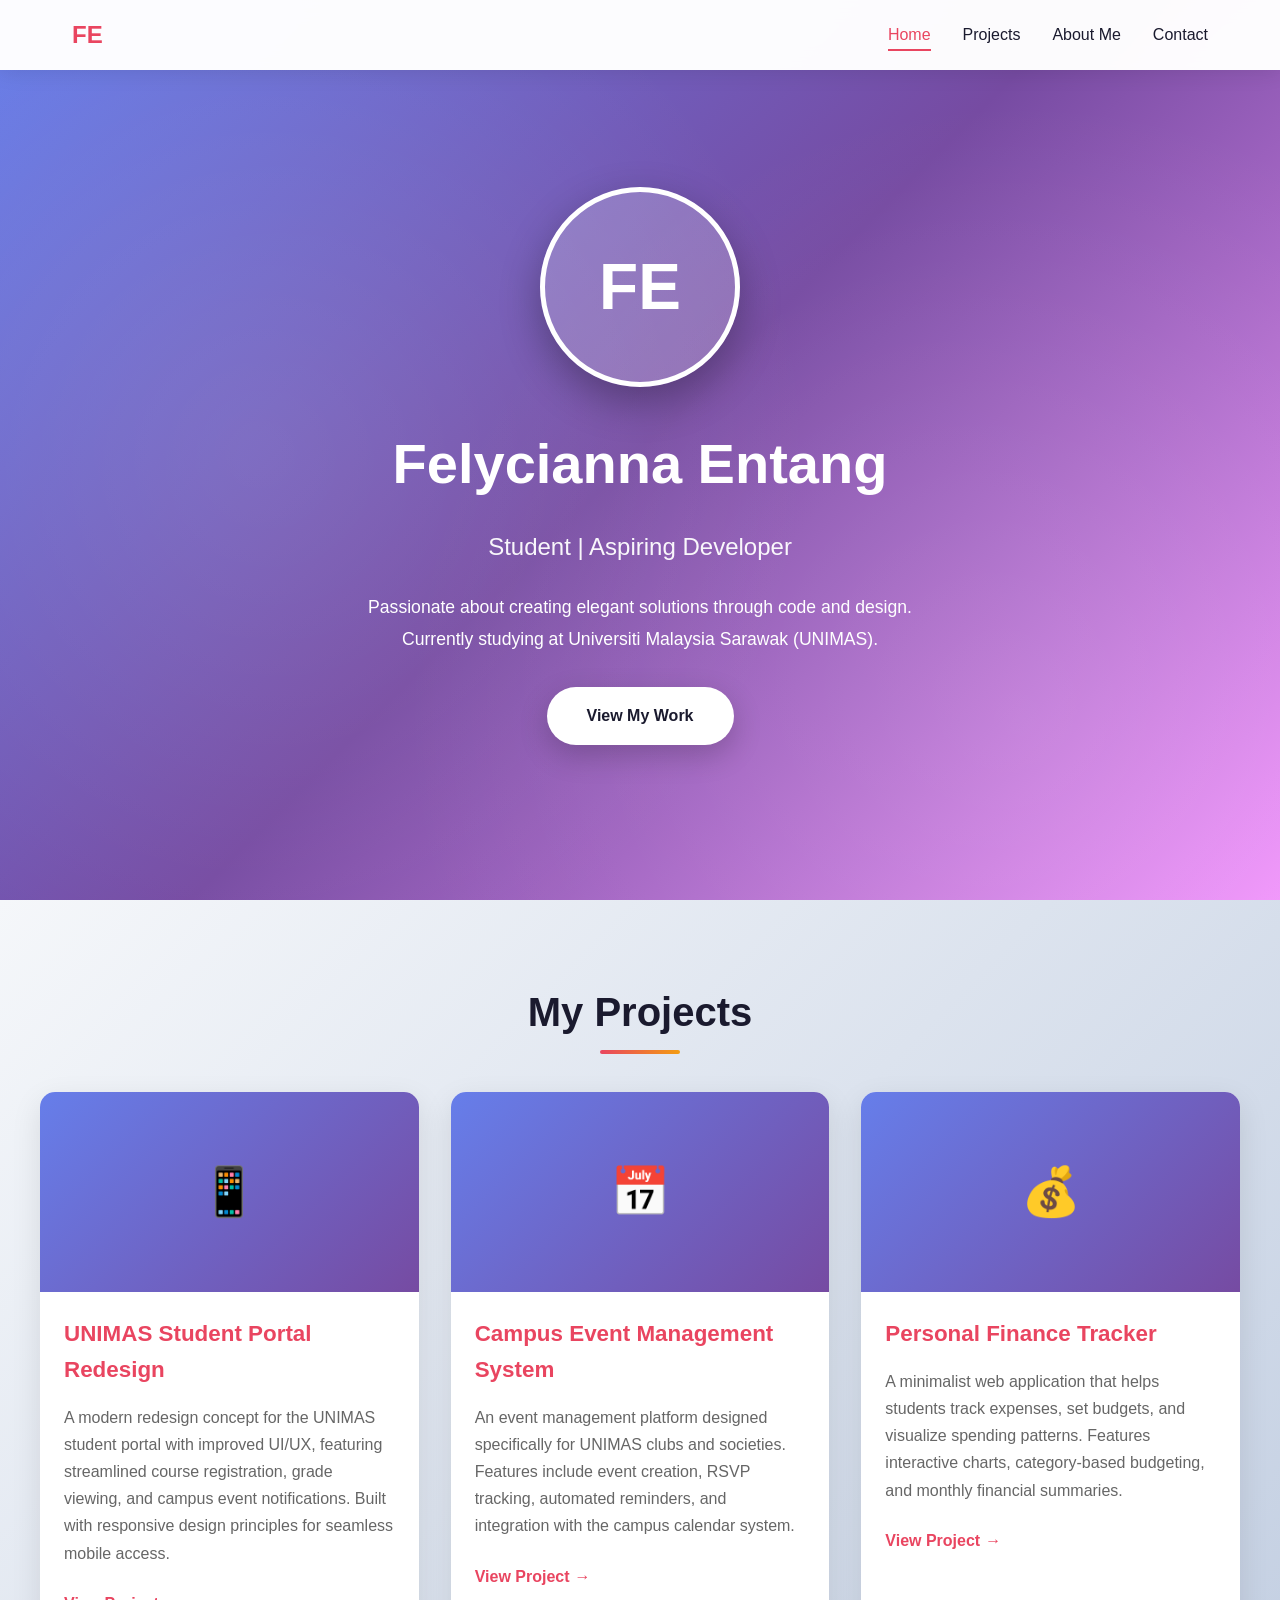
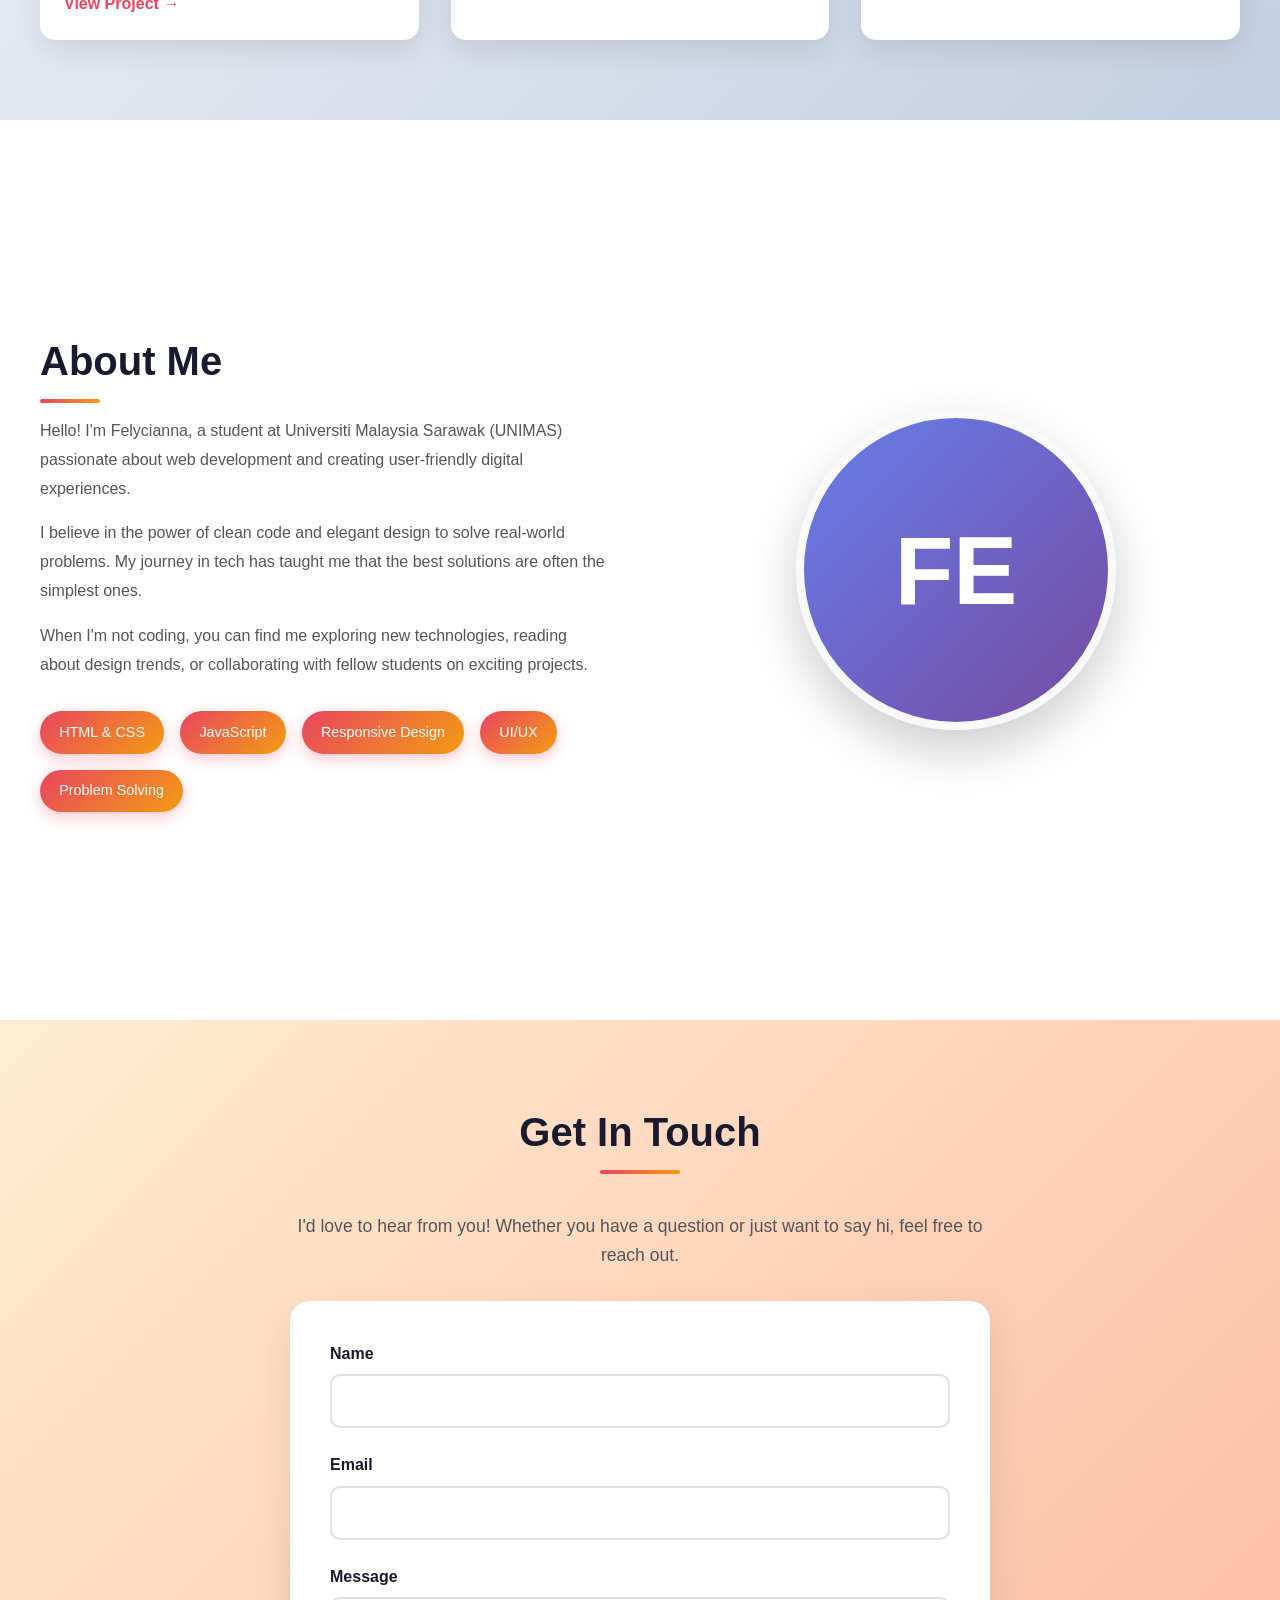
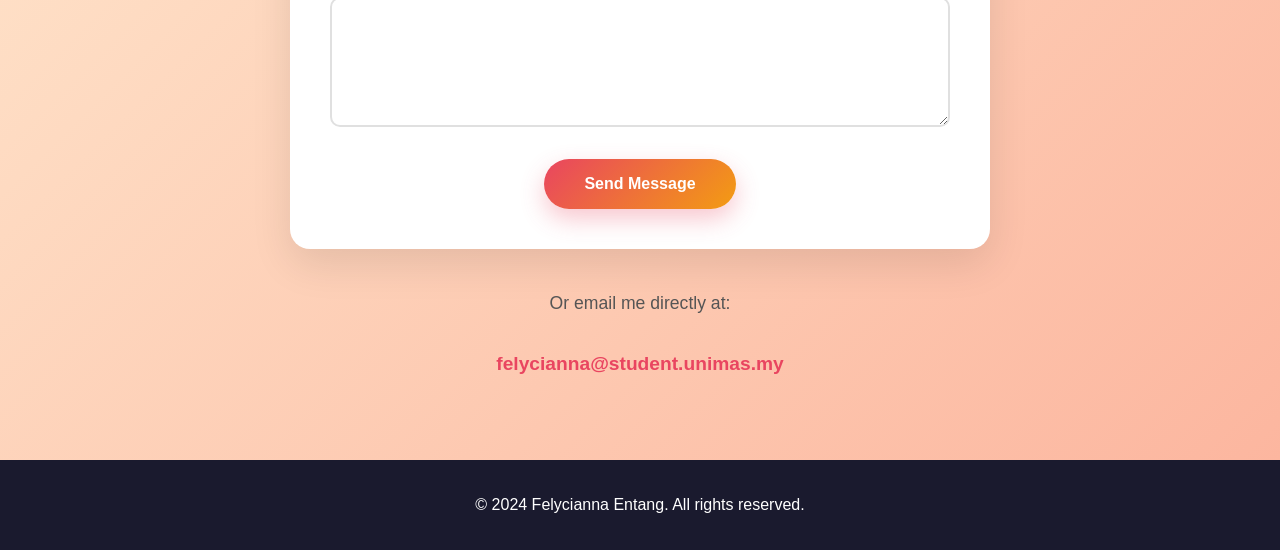
==== felycianna_portfolio_6.html @ ab534123 "Add files via upload" ====
<!DOCTYPE html>
<html lang="en">
<head>
    <meta charset="UTF-8">
    <meta name="viewport" content="width=device-width, initial-scale=1.0">
    <title>Felycianna Entang - Portfolio</title>
    <style>
        * {
            margin: 0;
            padding: 0;
            box-sizing: border-box;
        }

        :root {
            --primary: #1a1a2e;
            --secondary: #16213e;
            --accent: #e94560;
            --accent2: #f39c12;
            --text: #333;
            --light: #f8f9fa;
            --white: #ffffff;
        }

        body {
            font-family: 'Segoe UI', Tahoma, Geneva, Verdana, sans-serif;
            line-height: 1.6;
            color: var(--text);
            overflow-x: hidden;
        }

        /* Navigation */
        nav {
            position: fixed;
            top: 0;
            width: 100%;
            background: rgba(255, 255, 255, 0.98);
            backdrop-filter: blur(10px);
            box-shadow: 0 2px 20px rgba(0,0,0,0.1);
            z-index: 1000;
            transition: all 0.3s ease;
        }

        nav.scrolled {
            background: rgba(255, 255, 255, 0.95);
            box-shadow: 0 4px 30px rgba(0,0,0,0.15);
        }

        .nav-container {
            max-width: 1200px;
            margin: 0 auto;
            padding: 0 2rem;
            display: flex;
            justify-content: space-between;
            align-items: center;
        }

        .logo {
            font-size: 1.5rem;
            font-weight: 700;
            color: var(--accent);
            padding: 1rem 0;
        }

        nav ul {
            display: flex;
            list-style: none;
            gap: 2rem;
        }

        nav a {
            text-decoration: none;
            color: var(--primary);
            font-weight: 500;
            transition: color 0.3s ease;
            position: relative;
            padding: 0.5rem 0;
        }

        nav a::after {
            content: '';
            position: absolute;
            bottom: 0;
            left: 0;
            width: 0;
            height: 2px;
            background: var(--accent);
            transition: width 0.3s ease;
        }

        nav a:hover::after,
        nav a.active::after {
            width: 100%;
        }

        nav a:hover,
        nav a.active {
            color: var(--accent);
        }

        /* Mobile menu toggle */
        .menu-toggle {
            display: none;
            background: none;
            border: none;
            font-size: 1.8rem;
            cursor: pointer;
            color: var(--primary);
            padding: 0.5rem;
        }

        /* Sections */
        section {
            min-height: 100vh;
            padding: 5rem 1.5rem 3rem;
            display: flex;
            align-items: center;
            justify-content: center;
        }

        .container {
            max-width: 1200px;
            width: 100%;
            margin: 0 auto;
        }

        /* Home Section */
        #home {
            background: linear-gradient(135deg, #667eea 0%, #764ba2 50%, #f093fb 100%);
            color: var(--white);
            position: relative;
            overflow: hidden;
        }

        #home::before {
            content: '';
            position: absolute;
            top: 0;
            left: 0;
            right: 0;
            bottom: 0;
            background: 
                radial-gradient(circle at 20% 50%, rgba(255,255,255,0.1) 0%, transparent 50%),
                radial-gradient(circle at 80% 80%, rgba(255,255,255,0.1) 0%, transparent 50%);
            pointer-events: none;
        }

        .hero-content {
            display: flex;
            flex-direction: column;
            align-items: center;
            text-align: center;
            position: relative;
            z-index: 1;
        }

        .hero-image {
            margin-bottom: 2rem;
            opacity: 0;
            animation: fadeInUp 1s ease forwards;
        }

        .hero-profile-img {
            width: 200px;
            height: 200px;
            border-radius: 50%;
            object-fit: cover;
            border: 5px solid var(--white);
            box-shadow: 0 15px 40px rgba(0,0,0,0.3);
        }

        .hero-profile-placeholder {
            width: 200px;
            height: 200px;
            background: rgba(255, 255, 255, 0.2);
            backdrop-filter: blur(10px);
            border-radius: 50%;
            display: flex;
            align-items: center;
            justify-content: center;
            font-size: 4rem;
            color: var(--white);
            border: 5px solid var(--white);
            box-shadow: 0 15px 40px rgba(0,0,0,0.3);
            font-weight: 700;
        }

        .hero-content h1 {
            font-size: 3.5rem;
            margin-bottom: 1rem;
            opacity: 0;
            animation: fadeInUp 1s ease 0.2s forwards;
            font-weight: 700;
        }

        .hero-content .subtitle {
            font-size: 1.5rem;
            margin-bottom: 1.5rem;
            opacity: 0;
            animation: fadeInUp 1s ease 0.4s forwards;
            color: rgba(255,255,255,0.95);
        }

        .hero-content p {
            font-size: 1.1rem;
            max-width: 600px;
            margin: 0 auto 2rem;
            opacity: 0;
            animation: fadeInUp 1s ease 0.6s forwards;
            line-height: 1.8;
        }

        .cta-button {
            display: inline-block;
            padding: 1rem 2.5rem;
            background: var(--white);
            color: var(--primary);
            text-decoration: none;
            border-radius: 50px;
            font-weight: 600;
            transition: all 0.3s ease;
            opacity: 0;
            animation: fadeInUp 1s ease 0.8s forwards;
            box-shadow: 0 10px 30px rgba(0,0,0,0.2);
        }

        .cta-button:hover {
            transform: translateY(-3px);
            box-shadow: 0 15px 40px rgba(0,0,0,0.3);
        }

        /* Projects Section */
        #projects {
            background: linear-gradient(135deg, #f5f7fa 0%, #c3cfe2 100%);
            padding: 5rem 1.5rem;
            min-height: auto;
        }

        .section-title {
            text-align: center;
            font-size: 2.5rem;
            margin-bottom: 3rem;
            color: var(--primary);
            font-weight: 700;
            position: relative;
            display: block;
            width: 100%;
        }

        .section-title::after {
            content: '';
            position: absolute;
            bottom: -10px;
            left: 50%;
            transform: translateX(-50%);
            width: 80px;
            height: 4px;
            background: linear-gradient(90deg, var(--accent), var(--accent2));
            border-radius: 2px;
        }

        .projects-grid {
            display: grid;
            grid-template-columns: repeat(auto-fit, minmax(280px, 1fr));
            gap: 2rem;
            margin-top: 3rem;
            width: 100%;
        }

        .project-card {
            background: var(--white);
            border-radius: 15px;
            overflow: hidden;
            box-shadow: 0 10px 30px rgba(0,0,0,0.1);
            transition: all 0.3s ease;
        }

        .project-card:hover {
            transform: translateY(-10px);
            box-shadow: 0 20px 40px rgba(0,0,0,0.15);
        }

        .project-img {
            width: 100%;
            height: 200px;
            object-fit: cover;
            background: linear-gradient(135deg, #667eea 0%, #764ba2 100%);
        }

        .project-placeholder {
            width: 100%;
            height: 200px;
            background: linear-gradient(135deg, #667eea 0%, #764ba2 100%);
            display: flex;
            align-items: center;
            justify-content: center;
            color: var(--white);
            font-size: 3rem;
            font-weight: 700;
        }

        .project-content {
            padding: 1.5rem;
        }

        .project-card h3 {
            color: var(--accent);
            margin-bottom: 1rem;
            font-size: 1.4rem;
            font-weight: 600;
        }

        .project-card p {
            margin-bottom: 1.5rem;
            color: #666;
            line-height: 1.7;
        }

        .project-link {
            display: inline-block;
            color: var(--accent);
            text-decoration: none;
            font-weight: 600;
            transition: all 0.3s ease;
            position: relative;
        }

        .project-link:hover {
            color: var(--primary);
            padding-left: 5px;
        }

        .project-link::after {
            content: '→';
            margin-left: 5px;
            transition: margin-left 0.3s ease;
        }

        .project-link:hover::after {
            margin-left: 10px;
        }

        /* About Section */
        #about {
            background: var(--white);
            padding: 5rem 1.5rem;
        }

        .about-content {
            display: grid;
            grid-template-columns: 1fr 1fr;
            gap: 4rem;
            align-items: center;
        }

        .about-text h2 {
            font-size: 2.5rem;
            margin-bottom: 1.5rem;
            color: var(--primary);
            font-weight: 700;
            position: relative;
            display: inline-block;
        }

        .about-text h2::after {
            content: '';
            position: absolute;
            bottom: -10px;
            left: 0;
            width: 60px;
            height: 4px;
            background: linear-gradient(90deg, var(--accent), var(--accent2));
            border-radius: 2px;
        }

        .about-text p {
            margin-bottom: 1rem;
            line-height: 1.8;
            color: #555;
        }

        .skills {
            display: flex;
            flex-wrap: wrap;
            gap: 1rem;
            margin-top: 2rem;
        }

        .skill-tag {
            background: linear-gradient(135deg, var(--accent), var(--accent2));
            color: var(--white);
            padding: 0.6rem 1.2rem;
            border-radius: 25px;
            font-size: 0.9rem;
            font-weight: 500;
            box-shadow: 0 5px 15px rgba(233, 69, 96, 0.3);
            transition: transform 0.3s ease;
        }

        .skill-tag:hover {
            transform: translateY(-3px);
        }

        .about-image {
            text-align: center;
        }

        .about-profile-img {
            width: 320px;
            height: 320px;
            border-radius: 50%;
            object-fit: cover;
            box-shadow: 0 20px 50px rgba(0,0,0,0.2);
            border: 8px solid var(--light);
        }

        .profile-placeholder {
            width: 320px;
            height: 320px;
            background: linear-gradient(135deg, #667eea 0%, #764ba2 100%);
            border-radius: 50%;
            margin: 0 auto;
            display: flex;
            align-items: center;
            justify-content: center;
            font-size: 6rem;
            color: var(--white);
            box-shadow: 0 20px 50px rgba(0,0,0,0.2);
            border: 8px solid var(--light);
            font-weight: 700;
        }

        /* Contact Section */
        #contact {
            background: linear-gradient(135deg, #ffecd2 0%, #fcb69f 100%);
            padding: 5rem 1.5rem;
        }

        .contact-content {
            max-width: 700px;
            margin: 0 auto;
            text-align: center;
        }

        .contact-content p {
            font-size: 1.1rem;
            margin-bottom: 2rem;
            color: #555;
        }

        .contact-form {
            background: var(--white);
            padding: 2.5rem;
            border-radius: 20px;
            box-shadow: 0 15px 40px rgba(0,0,0,0.1);
            margin-top: 2rem;
        }

        .form-group {
            margin-bottom: 1.5rem;
            text-align: left;
        }

        .form-group label {
            display: block;
            margin-bottom: 0.5rem;
            color: var(--primary);
            font-weight: 600;
        }

        .form-group input,
        .form-group textarea {
            width: 100%;
            padding: 1rem;
            border: 2px solid #e0e0e0;
            border-radius: 10px;
            font-family: inherit;
            transition: all 0.3s ease;
            font-size: 1rem;
        }

        .form-group input:focus,
        .form-group textarea:focus {
            outline: none;
            border-color: var(--accent);
            box-shadow: 0 0 0 3px rgba(233, 69, 96, 0.1);
        }

        .form-group textarea {
            resize: vertical;
            min-height: 130px;
        }

        .submit-btn {
            background: linear-gradient(135deg, var(--accent), var(--accent2));
            color: var(--white);
            padding: 1rem 2.5rem;
            border: none;
            border-radius: 50px;
            font-size: 1rem;
            font-weight: 600;
            cursor: pointer;
            transition: all 0.3s ease;
            box-shadow: 0 10px 25px rgba(233, 69, 96, 0.3);
        }

        .submit-btn:hover {
            transform: translateY(-3px);
            box-shadow: 0 15px 35px rgba(233, 69, 96, 0.4);
        }

        .contact-email {
            margin-top: 2.5rem;
        }

        .contact-email a {
            color: var(--accent);
            text-decoration: none;
            font-size: 1.2rem;
            font-weight: 600;
            transition: color 0.3s ease;
        }

        .contact-email a:hover {
            color: var(--accent2);
        }

        /* Footer */
        footer {
            background: var(--primary);
            color: var(--white);
            text-align: center;
            padding: 2rem;
        }

        /* Animations */
        @keyframes fadeInUp {
            from {
                opacity: 0;
                transform: translateY(30px);
            }
            to {
                opacity: 1;
                transform: translateY(0);
            }
        }

        /* Scroll to top button */
        .scroll-top {
            position: fixed;
            bottom: 2rem;
            right: 2rem;
            background: linear-gradient(135deg, var(--accent), var(--accent2));
            color: var(--white);
            width: 50px;
            height: 50px;
            border-radius: 50%;
            border: none;
            cursor: pointer;
            display: none;
            align-items: center;
            justify-content: center;
            font-size: 1.5rem;
            transition: all 0.3s ease;
            z-index: 999;
            box-shadow: 0 5px 20px rgba(233, 69, 96, 0.4);
        }

        .scroll-top.visible {
            display: flex;
        }

        .scroll-top:hover {
            transform: translateY(-5px);
            box-shadow: 0 10px 30px rgba(233, 69, 96, 0.5);
        }

        /* Responsive Design */
        @media (max-width: 968px) {
            .about-content {
                grid-template-columns: 1fr;
                gap: 3rem;
            }

            .about-image {
                order: -1;
            }

            .about-profile-img,
            .profile-placeholder {
                width: 250px;
                height: 250px;
                font-size: 5rem;
            }
        }

        @media (max-width: 768px) {
            .menu-toggle {
                display: block;
            }

            nav ul {
                position: fixed;
                top: 70px;
                left: -100%;
                width: 100%;
                height: calc(100vh - 70px);
                background: rgba(255, 255, 255, 0.98);
                flex-direction: column;
                align-items: center;
                justify-content: flex-start;
                padding: 2rem 0;
                gap: 0;
                transition: left 0.3s ease;
                box-shadow: 0 5px 20px rgba(0,0,0,0.1);
            }

            nav ul.active {
                left: 0;
            }

            nav ul li {
                width: 100%;
                text-align: center;
                padding: 1rem 0;
                border-bottom: 1px solid #eee;
            }

            nav a {
                display: block;
                padding: 1rem;
                font-size: 1.1rem;
            }

            .hero-content h1 {
                font-size: 2.5rem;
            }

            .hero-content .subtitle {
                font-size: 1.2rem;
            }

            .hero-profile-img,
            .hero-profile-placeholder {
                width: 150px;
                height: 150px;
                font-size: 3rem;
            }

            .section-title {
                font-size: 2rem;
            }

            section {
                padding: 5rem 1rem 3rem;
            }

            #projects {
                padding: 3rem 1rem;
            }

            .projects-grid {
                grid-template-columns: 1fr;
                gap: 1.5rem;
            }

            .contact-form {
                padding: 1.5rem;
            }
        }

        @media (max-width: 480px) {
            .hero-content h1 {
                font-size: 2rem;
            }

            .hero-content .subtitle {
                font-size: 1rem;
            }

            .hero-content p {
                font-size: 0.95rem;
            }

            .cta-button {
                padding: 0.8rem 2rem;
                font-size: 0.9rem;
            }

            .about-profile-img,
            .profile-placeholder {
                width: 200px;
                height: 200px;
                font-size: 4rem;
            }

            .section-title {
                font-size: 1.8rem;
            }

            .about-text h2 {
                font-size: 2rem;
            }

            .project-content {
                padding: 1.2rem;
            }

            .project-card h3 {
                font-size: 1.2rem;
            }

            .project-card p {
                font-size: 0.95rem;
            }
        }
    </style>
</head>
<body>
    <!-- Navigation -->
    <nav id="navbar">
        <div class="nav-container">
            <div class="logo">FE</div>
            <button class="menu-toggle" aria-label="Toggle menu">☰</button>
            <ul id="nav-menu">
                <li><a href="#home" class="nav-link active">Home</a></li>
                <li><a href="#projects" class="nav-link">Projects</a></li>
                <li><a href="#about" class="nav-link">About Me</a></li>
                <li><a href="#contact" class="nav-link">Contact</a></li>
            </ul>
        </div>
    </nav>

    <!-- Home Section -->
    <section id="home">
        <div class="container">
            <div class="hero-content">
                <div class="hero-image">
                    <img src="https://i.ibb.co/YF94nf5/felycianna-pict.jpg" alt="Felycianna Entang" class="hero-profile-img" onerror="this.style.display='none'; this.nextElementSibling.style.display='flex';">
                    <div class="hero-profile-placeholder" style="display:none;">FE</div>
                </div>
                <h1>Felycianna Entang</h1>
                <p class="subtitle">Student | Aspiring Developer</p>
                <p>Passionate about creating elegant solutions through code and design. Currently studying at Universiti Malaysia Sarawak (UNIMAS).</p>
                <a href="#projects" class="cta-button">View My Work</a>
            </div>
        </div>
    </section>

    <!-- Projects Section -->
    <section id="projects">
        <div class="container">
            <h2 class="section-title">My Projects</h2>
            <div class="projects-grid">
                <div class="project-card">
                    <div class="project-placeholder">📱</div>
                    <div class="project-content">
                        <h3>UNIMAS Student Portal Redesign</h3>
                        <p>A modern redesign concept for the UNIMAS student portal with improved UI/UX, featuring streamlined course registration, grade viewing, and campus event notifications. Built with responsive design principles for seamless mobile access.</p>
                        <a href="#" class="project-link">View Project</a>
                    </div>
                </div>
                <div class="project-card">
                    <div class="project-placeholder">📅</div>
                    <div class="project-content">
                        <h3>Campus Event Management System</h3>
                        <p>An event management platform designed specifically for UNIMAS clubs and societies. Features include event creation, RSVP tracking, automated reminders, and integration with the campus calendar system.</p>
                        <a href="#" class="project-link">View Project</a>
                    </div>
                </div>
                <div class="project-card">
                    <div class="project-placeholder">💰</div>
                    <div class="project-content">
                        <h3>Personal Finance Tracker</h3>
                        <p>A minimalist web application that helps students track expenses, set budgets, and visualize spending patterns. Features interactive charts, category-based budgeting, and monthly financial summaries.</p>
                        <a href="#" class="project-link">View Project</a>
                    </div>
                </div>
            </div>
        </div>
    </section>

    <!-- About Section -->
    <section id="about">
        <div class="container">
            <div class="about-content">
                <div class="about-text">
                    <h2>About Me</h2>
                    <p>Hello! I'm Felycianna, a student at Universiti Malaysia Sarawak (UNIMAS) passionate about web development and creating user-friendly digital experiences.</p>
                    <p>I believe in the power of clean code and elegant design to solve real-world problems. My journey in tech has taught me that the best solutions are often the simplest ones.</p>
                    <p>When I'm not coding, you can find me exploring new technologies, reading about design trends, or collaborating with fellow students on exciting projects.</p>
                    <div class="skills">
                        <span class="skill-tag">HTML & CSS</span>
                        <span class="skill-tag">JavaScript</span>
                        <span class="skill-tag">Responsive Design</span>
                        <span class="skill-tag">UI/UX</span>
                        <span class="skill-tag">Problem Solving</span>
                    </div>
                </div>
                <div class="about-image">
                    <img src="https://i.ibb.co/VcPyWkR/fely-pict2.jpg" alt="Felycianna Entang profile" class="about-profile-img" onerror="this.style.display='none'; this.nextElementSibling.style.display='flex';">
                    <div class="profile-placeholder" style="display:none;">FE</div>
                </div>
            </div>
        </div>
    </section>

    <!-- Contact Section -->
    <section id="contact">
        <div class="container">
            <div class="contact-content">
                <h2 class="section-title">Get In Touch</h2>
                <p>I'd love to hear from you! Whether you have a question or just want to say hi, feel free to reach out.</p>
                
                <form class="contact-form" id="contact-form">
                    <div class="form-group">
                        <label for="name">Name</label>
                        <input type="text" id="name" name="name" required aria-label="Your name">
                    </div>
                    <div class="form-group">
                        <label for="email">Email</label>
                        <input type="email" id="email" name="email" required aria-label="Your email">
                    </div>
                    <div class="form-group">
                        <label for="message">Message</label>
                        <textarea id="message" name="message" required aria-label="Your message"></textarea>
                    </div>
                    <button type="submit" class="submit-btn">Send Message</button>
                </form>

                <div class="contact-email">
                    <p>Or email me directly at:</p>
                    <a href="mailto:felycianna@student.unimas.my">felycianna@student.unimas.my</a>
                </div>
            </div>
        </div>
    </section>

    <!-- Footer -->
    <footer>
        <p>&copy; 2024 Felycianna Entang. All rights reserved.</p>
    </footer>

    <!-- Scroll to Top Button -->
    <button class="scroll-top" id="scrollTop" aria-label="Scroll to top">↑</button>

    <script>
        // Mobile menu toggle
        const menuToggle = document.querySelector('.menu-toggle');
        const navMenu = document.getElementById('nav-menu');
        
        menuToggle.addEventListener('click', () => {
            navMenu.classList.toggle('active');
        });

        // Close mobile menu when clicking a link
        const navLinks = document.querySelectorAll('.nav-link');
        navLinks.forEach(link => {
            link.addEventListener('click', () => {
                navMenu.classList.remove('active');
            });
        });

        // Smooth scrolling for navigation links
        navLinks.forEach(link => {
            link.addEventListener('click', (e) => {
                e.preventDefault();
                const targetId = link.getAttribute('href');
                const targetSection = document.querySelector(targetId);
                
                targetSection.scrollIntoView({
                    behavior: 'smooth',
                    block: 'start'
                });
            });
        });

        // Active navigation link on scroll
        const sections = document.querySelectorAll('section');
        const navbar = document.getElementById('navbar');
        
        window.addEventListener('scroll', () => {
            let current = '';
            
            sections.forEach(section => {
                const sectionTop = section.offsetTop;
                const sectionHeight = section.clientHeight;
                if (window.scrollY >= (sectionTop - 200)) {
                    current = section.getAttribute('id');
                }
            });
            
            navLinks.forEach(link => {
                link.classList.remove('active');
                if (link.getAttribute('href') === `#${current}`) {
                    link.classList.add('active');
                }
            });

            // Add shadow to navbar on scroll
            if (window.scrollY > 100) {
                navbar.classList.add('scrolled');
            } else {
                navbar.classList.remove('scrolled');
            }
        });

        // Scroll to top button
        const scrollTopBtn = document.getElementById('scrollTop');
        
        window.addEventListener('scroll', () => {
            if (window.scrollY > 300) {
                scrollTopBtn.classList.add('visible');
            } else {
                scrollTopBtn.classList.remove('visible');
            }
        });
        
        scrollTopBtn.addEventListener('click', () => {
            window.scrollTo({
                top: 0,
                behavior: 'smooth'
            });
        });

        // Contact form submission
        const contactForm = document.getElementById('contact-form');
        
        contactForm.addEventListener('submit', (e) => {
            e.preventDefault();
            
            const name = document.getElementById('name').value;
            const email = document.getElementById('email').value;
            const message = document.getElementById('message').value;
            
            // Show success message
            alert(`Thank you for your message, ${name}! I'll get back to you soon.`);
            
            // Reset form
            contactForm.reset();
        });

        // CTA button smooth scroll
        document.querySelector('.cta-button').addEventListener('click', (e) => {
            e.preventDefault();
            document.querySelector('#projects').scrollIntoView({
                behavior: 'smooth'
            });
        });
    </script>
</body>
</html>
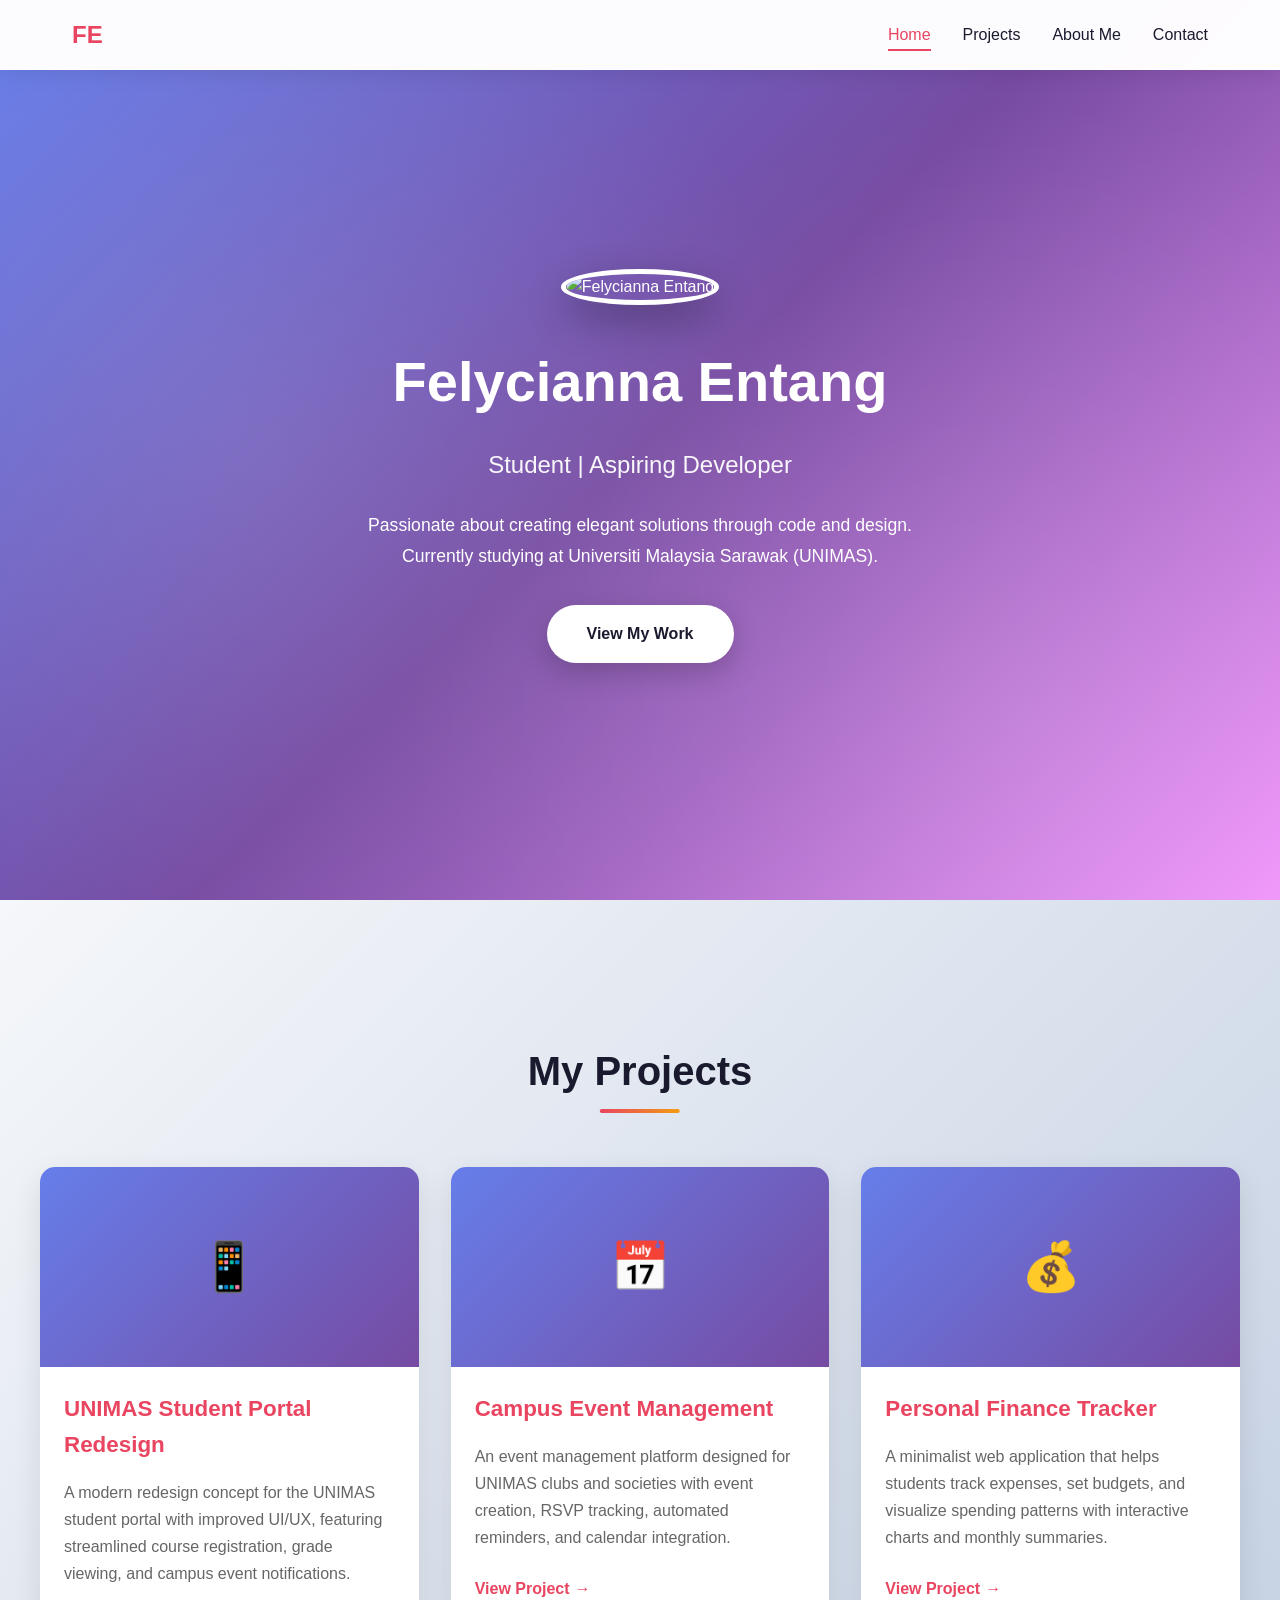
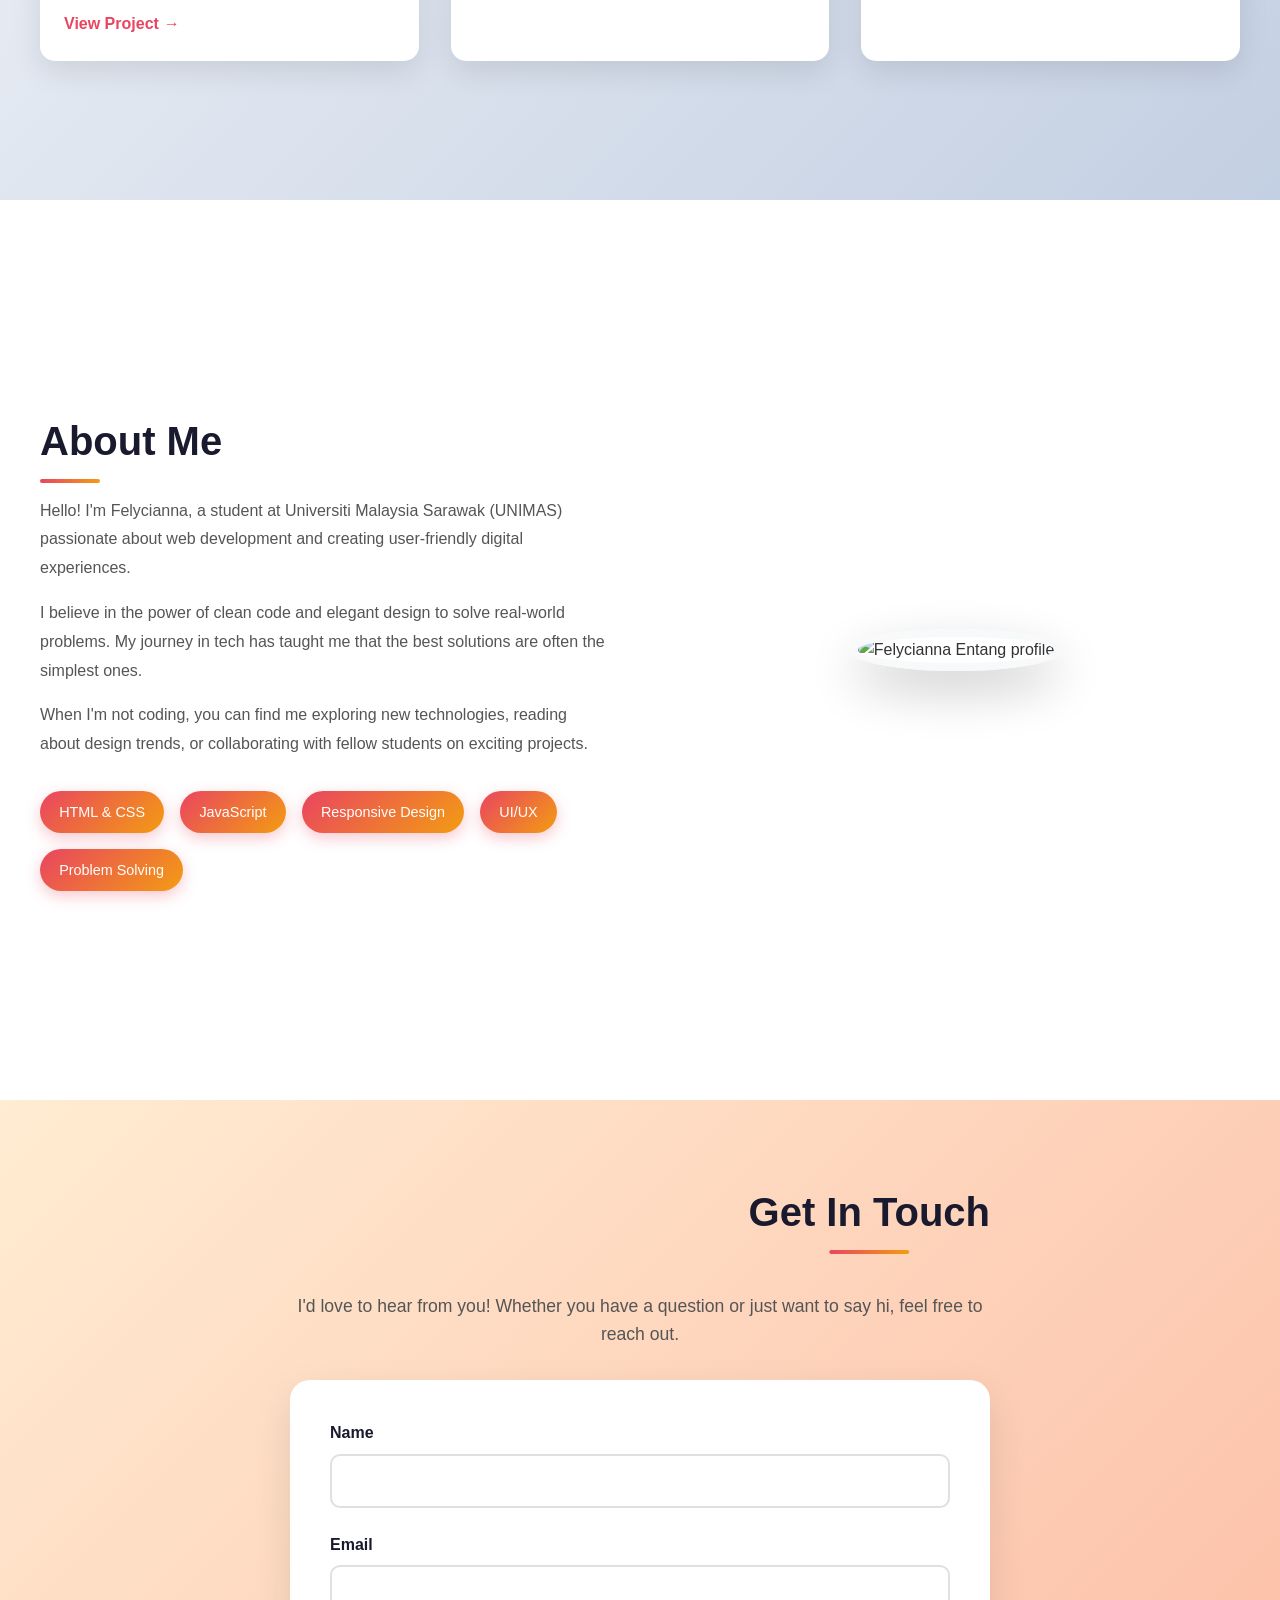
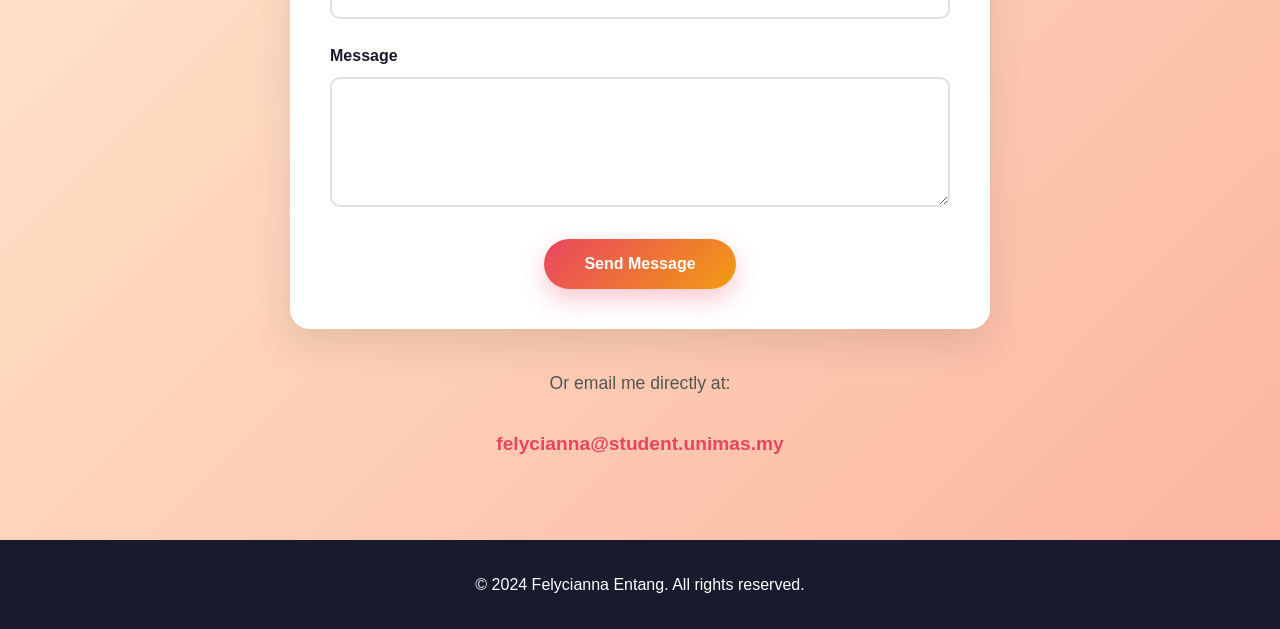
==== commit ec2895cd: "felycianna_portfolio.html" ====
--- a/felycianna_portfolio_6.html
+++ b/felycianna_portfolio_6.html
@@ -232,7 +232,6 @@
         #projects {
             background: linear-gradient(135deg, #f5f7fa 0%, #c3cfe2 100%);
             padding: 5rem 1.5rem;
-            min-height: auto;
         }
 
         .section-title {
@@ -242,8 +241,9 @@
             color: var(--primary);
             font-weight: 700;
             position: relative;
-            display: block;
-            width: 100%;
+            display: inline-block;
+            left: 50%;
+            transform: translateX(-50%);
         }
 
         .section-title::after {
@@ -262,8 +262,7 @@
             display: grid;
             grid-template-columns: repeat(auto-fit, minmax(280px, 1fr));
             gap: 2rem;
-            margin-top: 3rem;
-            width: 100%;
+            margin-top: 1rem;
         }
 
         .project-card {
@@ -272,6 +271,13 @@
             overflow: hidden;
             box-shadow: 0 10px 30px rgba(0,0,0,0.1);
             transition: all 0.3s ease;
+            opacity: 0;
+            transform: translateY(30px);
+        }
+
+        .project-card.visible {
+            opacity: 1;
+            transform: translateY(0);
         }
 
         .project-card:hover {
@@ -654,10 +660,6 @@
                 padding: 5rem 1rem 3rem;
             }
 
-            #projects {
-                padding: 3rem 1rem;
-            }
-
             .projects-grid {
                 grid-template-columns: 1fr;
                 gap: 1.5rem;
@@ -699,18 +701,6 @@
 
             .about-text h2 {
                 font-size: 2rem;
-            }
-
-            .project-content {
-                padding: 1.2rem;
-            }
-
-            .project-card h3 {
-                font-size: 1.2rem;
-            }
-
-            .project-card p {
-                font-size: 0.95rem;
             }
         }
     </style>
@@ -735,8 +725,7 @@
         <div class="container">
             <div class="hero-content">
                 <div class="hero-image">
-                    <img src="https://i.ibb.co/YF94nf5/felycianna-pict.jpg" alt="Felycianna Entang" class="hero-profile-img" onerror="this.style.display='none'; this.nextElementSibling.style.display='flex';">
-                    <div class="hero-profile-placeholder" style="display:none;">FE</div>
+                    <img src="felycianna-pict.jpg" alt="Felycianna Entang" class="hero-profile-img">
                 </div>
                 <h1>Felycianna Entang</h1>
                 <p class="subtitle">Student | Aspiring Developer</p>
@@ -752,26 +741,29 @@
             <h2 class="section-title">My Projects</h2>
             <div class="projects-grid">
                 <div class="project-card">
+                    <!-- Replace placeholder with actual image: <img src="project1.jpg" alt="UNIMAS Portal" class="project-img"> -->
                     <div class="project-placeholder">📱</div>
                     <div class="project-content">
                         <h3>UNIMAS Student Portal Redesign</h3>
-                        <p>A modern redesign concept for the UNIMAS student portal with improved UI/UX, featuring streamlined course registration, grade viewing, and campus event notifications. Built with responsive design principles for seamless mobile access.</p>
+                        <p>A modern redesign concept for the UNIMAS student portal with improved UI/UX, featuring streamlined course registration, grade viewing, and campus event notifications.</p>
                         <a href="#" class="project-link">View Project</a>
                     </div>
                 </div>
                 <div class="project-card">
+                    <!-- Replace placeholder with actual image: <img src="project2.jpg" alt="Event System" class="project-img"> -->
                     <div class="project-placeholder">📅</div>
                     <div class="project-content">
-                        <h3>Campus Event Management System</h3>
-                        <p>An event management platform designed specifically for UNIMAS clubs and societies. Features include event creation, RSVP tracking, automated reminders, and integration with the campus calendar system.</p>
+                        <h3>Campus Event Management</h3>
+                        <p>An event management platform designed for UNIMAS clubs and societies with event creation, RSVP tracking, automated reminders, and calendar integration.</p>
                         <a href="#" class="project-link">View Project</a>
                     </div>
                 </div>
                 <div class="project-card">
+                    <!-- Replace placeholder with actual image: <img src="project3.jpg" alt="Finance Tracker" class="project-img"> -->
                     <div class="project-placeholder">💰</div>
                     <div class="project-content">
                         <h3>Personal Finance Tracker</h3>
-                        <p>A minimalist web application that helps students track expenses, set budgets, and visualize spending patterns. Features interactive charts, category-based budgeting, and monthly financial summaries.</p>
+                        <p>A minimalist web application that helps students track expenses, set budgets, and visualize spending patterns with interactive charts and monthly summaries.</p>
                         <a href="#" class="project-link">View Project</a>
                     </div>
                 </div>
@@ -797,8 +789,7 @@
                     </div>
                 </div>
                 <div class="about-image">
-                    <img src="https://i.ibb.co/VcPyWkR/fely-pict2.jpg" alt="Felycianna Entang profile" class="about-profile-img" onerror="this.style.display='none'; this.nextElementSibling.style.display='flex';">
-                    <div class="profile-placeholder" style="display:none;">FE</div>
+                    <img src="fely-pict2.jpg" alt="Felycianna Entang profile" class="about-profile-img">
                 </div>
             </div>
         </div>
@@ -904,6 +895,26 @@
             }
         });
 
+        // Intersection Observer for project cards animation
+        const projectCards = document.querySelectorAll('.project-card');
+        
+        const cardObserver = new IntersectionObserver((entries) => {
+            entries.forEach((entry, index) => {
+                if (entry.isIntersecting) {
+                    setTimeout(() => {
+                        entry.target.classList.add('visible');
+                    }, index * 150);
+                }
+            });
+        }, {
+            threshold: 0.1,
+            rootMargin: '0px 0px -50px 0px'
+        });
+        
+        projectCards.forEach(card => {
+            cardObserver.observe(card);
+        });
+
         // Scroll to top button
         const scrollTopBtn = document.getElementById('scrollTop');
         
@@ -940,7 +951,7 @@
         });
 
         // CTA button smooth scroll
-        document.querySelector('.cta-button').addEventListener('click', (e) => {
+                    document.querySelector('.cta-button').addEventListener('click', (e) => {
             e.preventDefault();
             document.querySelector('#projects').scrollIntoView({
                 behavior: 'smooth'
@@ -948,4 +959,4 @@
         });
     </script>
 </body>
-</html>+</html>
